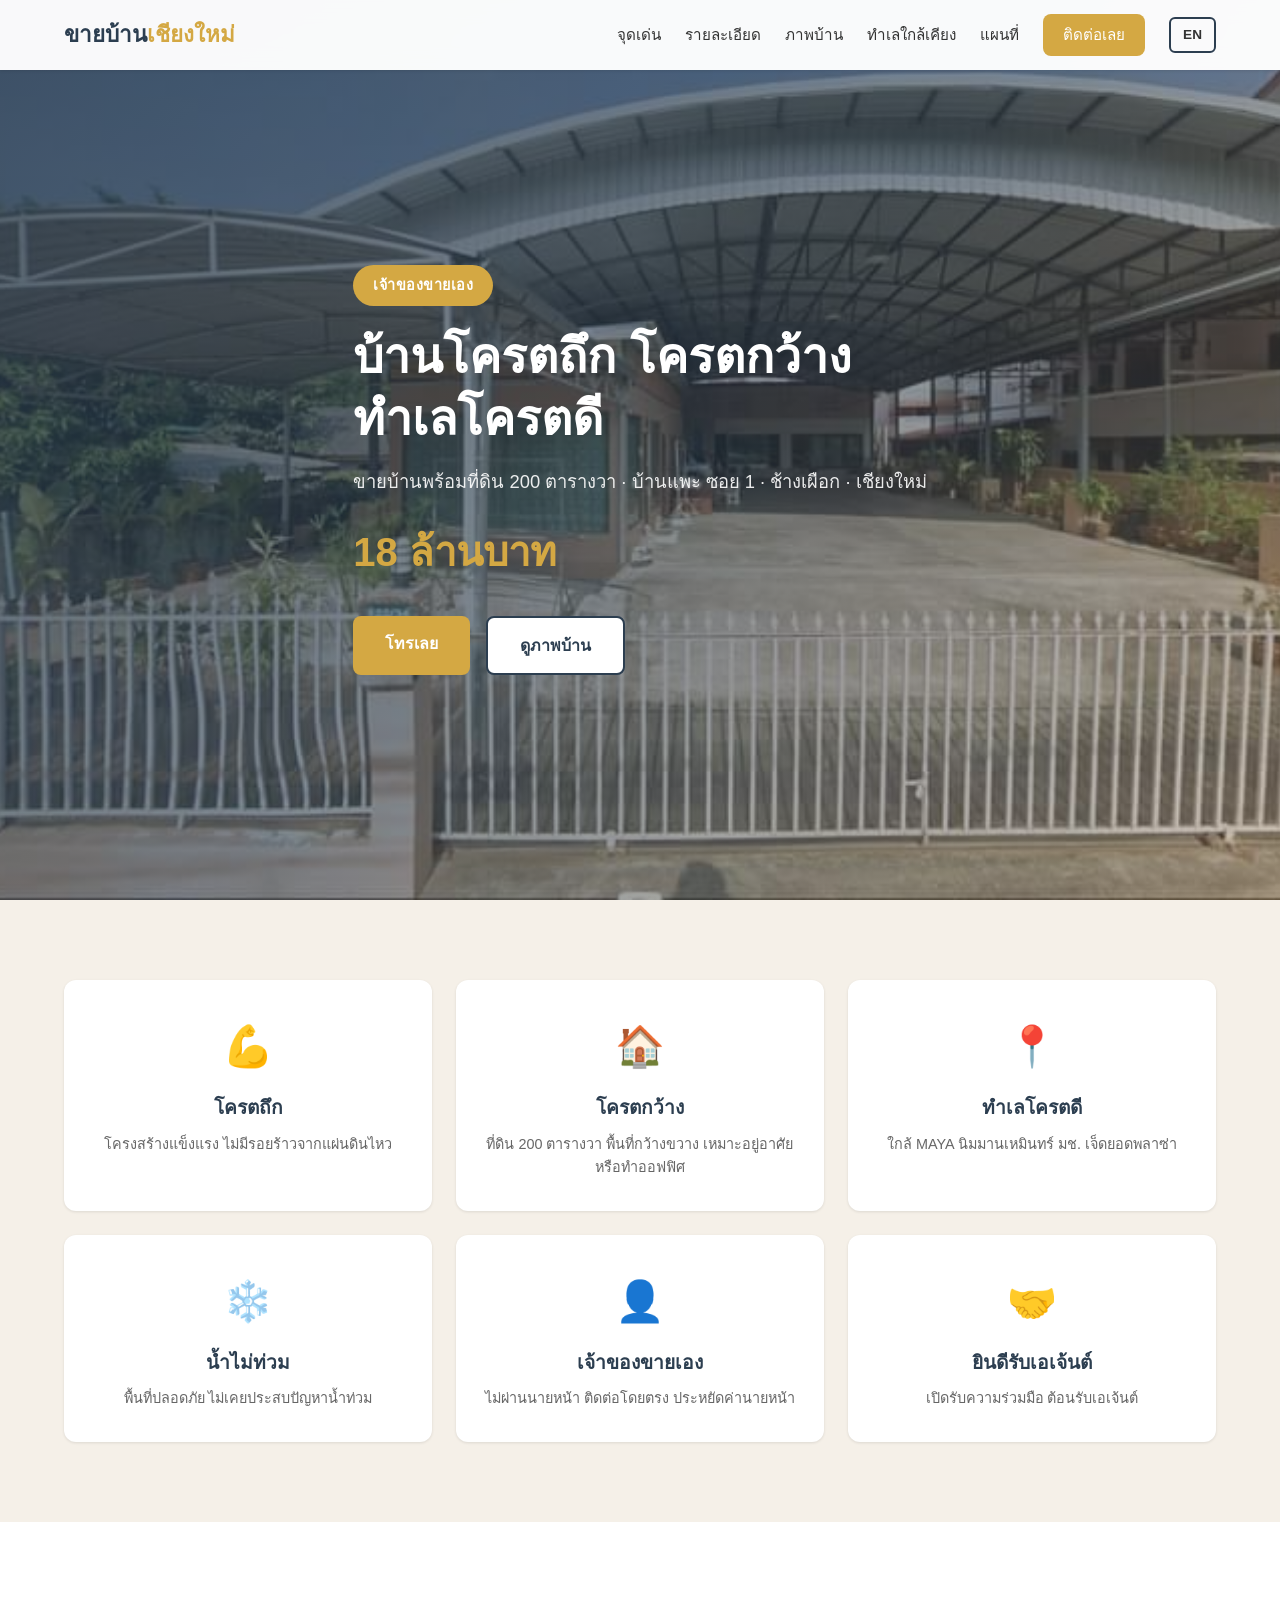
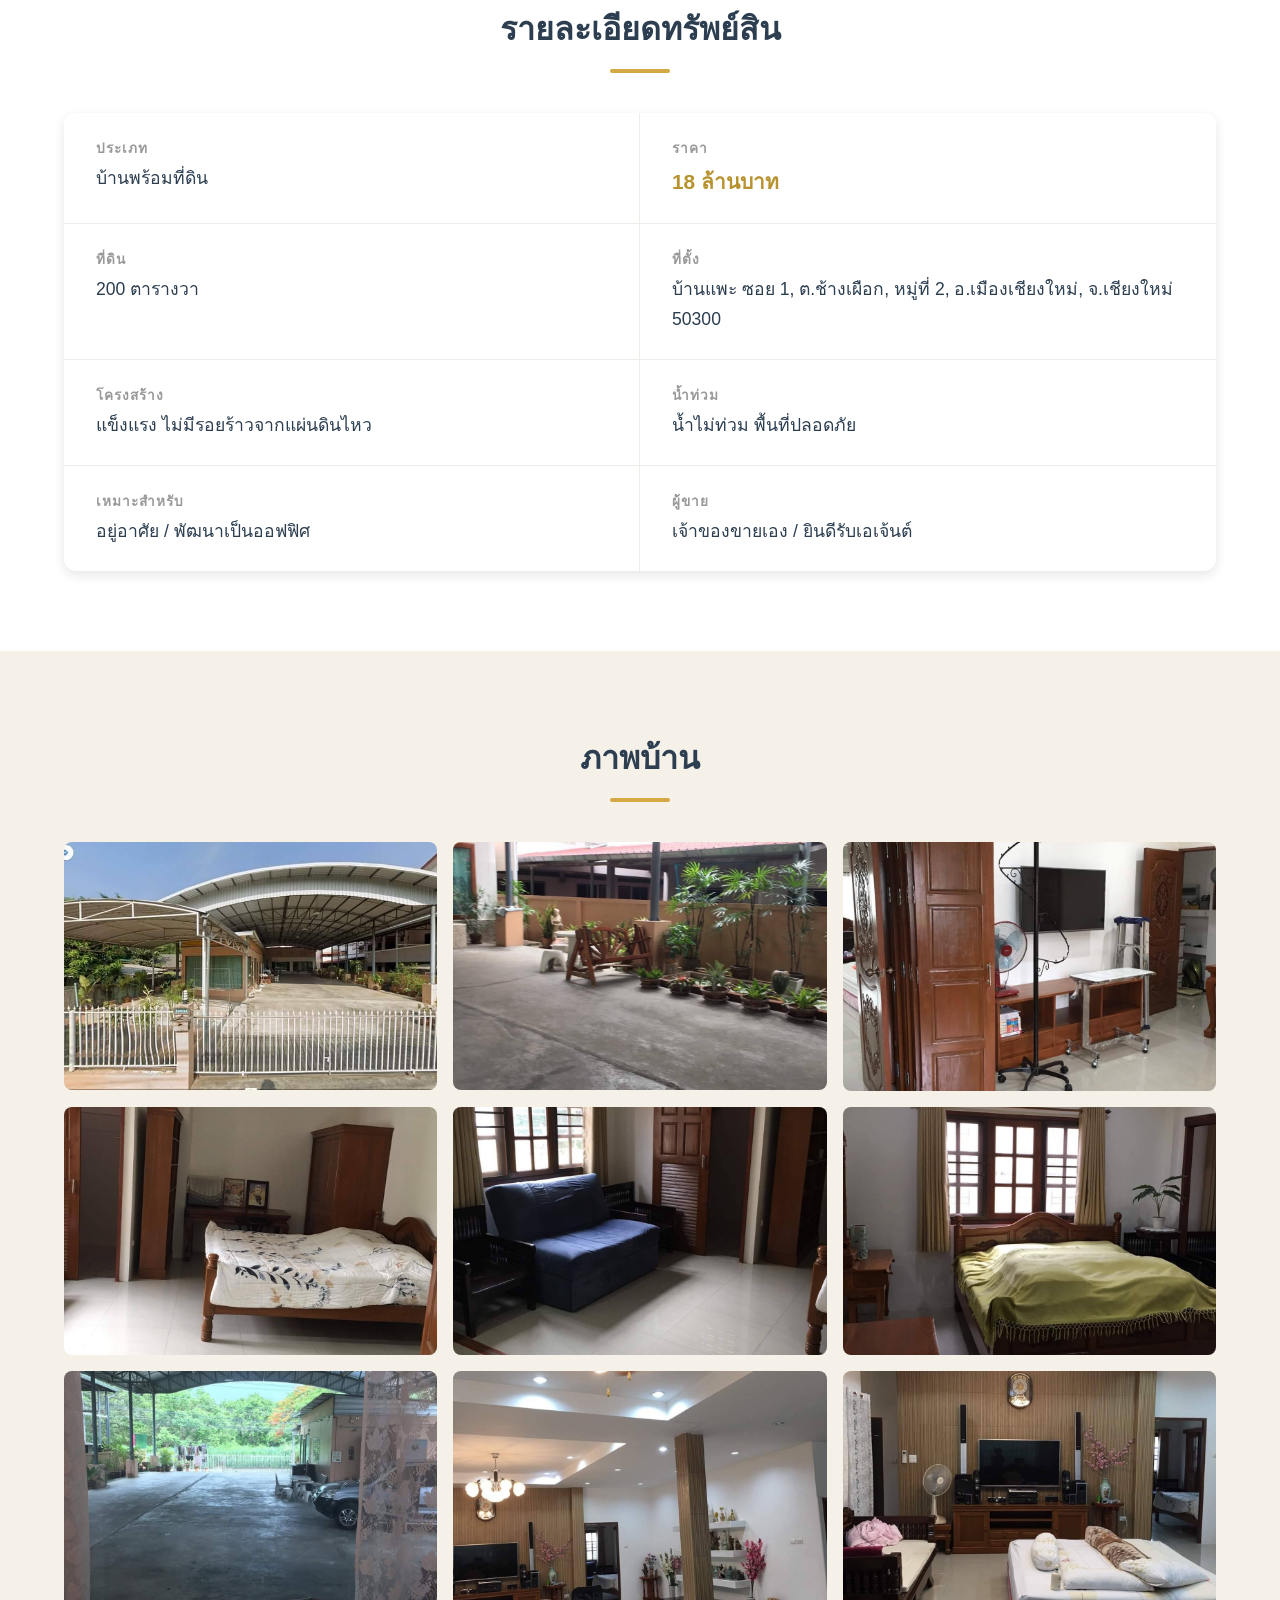
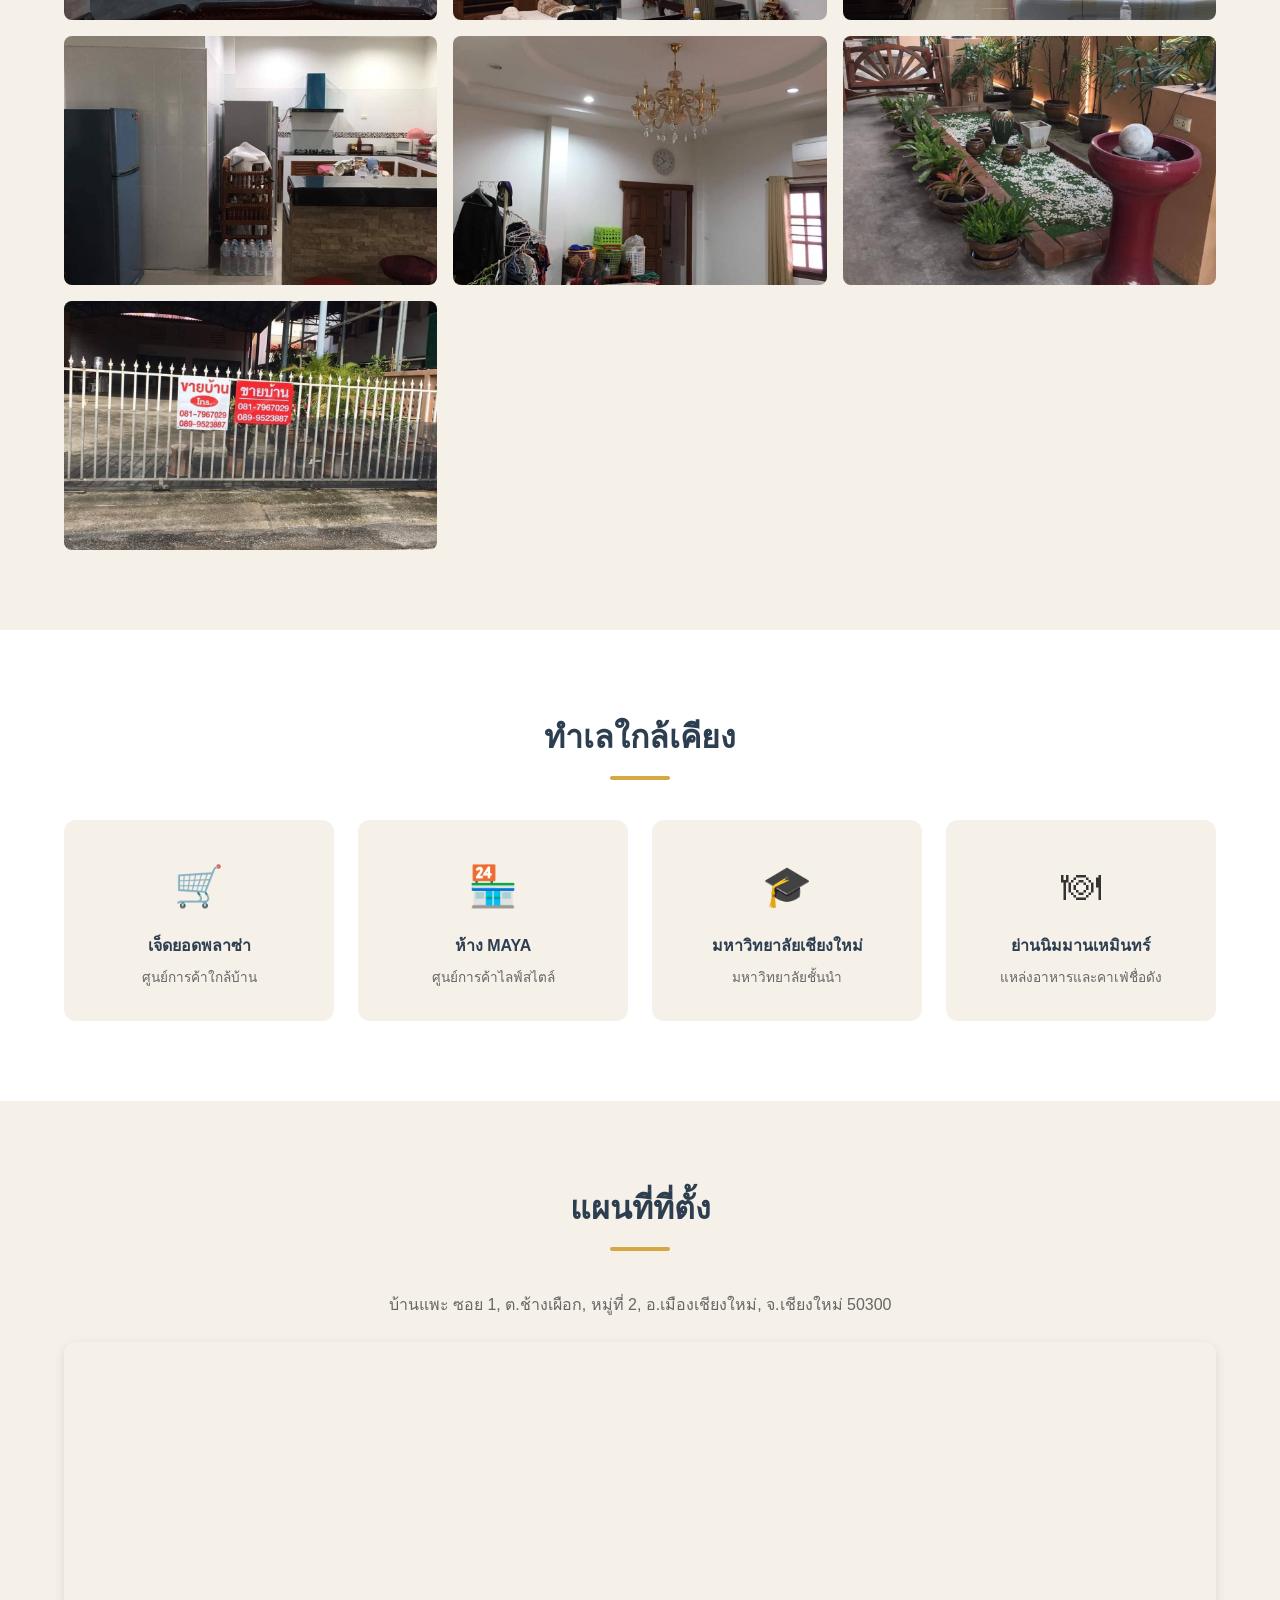
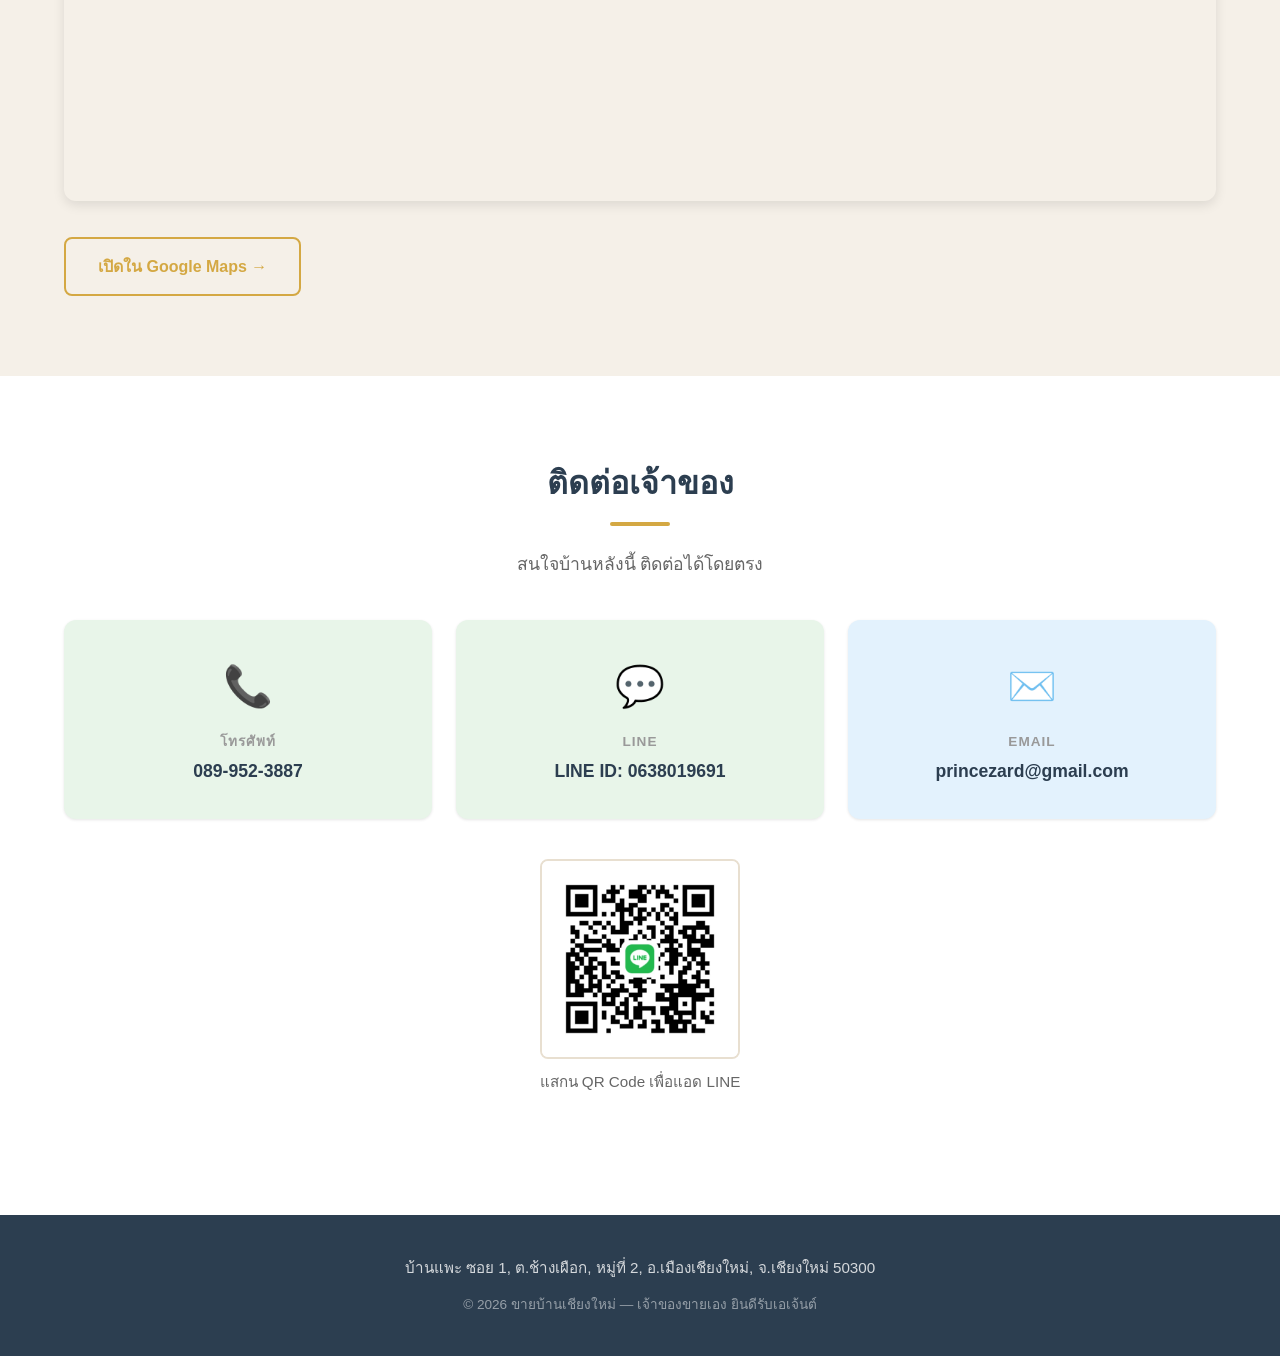
==== index.html @ a58bab3d "Initial commit: SEO-optimized property listing website for Chiang Mai house sale - Bilingual Thai/En" ====
<!DOCTYPE html>
<html lang="th">
<head>
    <meta charset="UTF-8">
    <meta name="viewport" content="width=device-width, initial-scale=1.0">
    <meta http-equiv="Content-Security-Policy" content="default-src 'self'; script-src 'self'; style-src 'self' 'unsafe-inline' https://fonts.googleapis.com; font-src https://fonts.gstatic.com; img-src 'self' data:; connect-src 'self'; frame-src https://www.google.com/maps/; frame-ancestors 'none'; base-uri 'self'; form-action 'none';">
    <meta name="referrer" content="strict-origin-when-cross-origin">
    <title>ขายบ้านเชียงใหม่ บ้านแพะ 200ตร.ว. 18ล้าน บ้านโครตถึก ทำเลดี เจ้าของขายเอง</title>
    <meta name="description" content="ขายบ้านพร้อมที่ดิน 200 ตารางวา ราคา 18 ล้านบาท บ้านแพะ ซอย 1 ช้างเผือก เชียงใหม่ โครตถึก กว้าง ทำเลดี น้ำไม่ท่วม ไม่มีรอยร้าว เจ้าขอยขายเอง ยินดีรับเอเจ้นต์ ใกล้ MAYA นิมมานเหมินทร์ มช.">
    <meta name="keywords" content="ขายบ้านเชียงใหม่, บ้านแพะ, บ้านเชียงใหม่, ขายบ้านพร้อมที่ดิน, บ้านช้างเผือก, ที่ดินเชียงใหม่, บ้านโครตถึก, บ้านทำเลดี">
    <meta name="author" content="คุณณิชกมล">
    <meta name="robots" content="index, follow">
    <link rel="canonical" href="https://princezard.github.io/chiang-mai-house-for-sale/">
    <link rel="alternate" hreflang="th" href="https://princezard.github.io/chiang-mai-house-for-sale/">
    <link rel="alternate" hreflang="en" href="https://princezard.github.io/chiang-mai-house-for-sale/en/">
    <link rel="alternate" hreflang="x-default" href="https://princezard.github.io/chiang-mai-house-for-sale/">

    <meta property="og:title" content="ขายบ้านเชียงใหม่ บ้านแพะ 200ตร.ว. 18ล้าน ทำเลดี เจ้าของขายเอง">
    <meta property="og:description" content="ขายบ้านพร้อมที่ดิน 200 ตารางวา ราคา 18 ล้านบาท บ้านแพะ ซอย 1 ช้างเผือก เชียงใหม่ โครตถึก กว้าง ทำเลดี น้ำไม่ท่วม เจ้าของขายเอง ยินดีรับเอเจ้นต์">
    <meta property="og:type" content="website">
    <meta property="og:url" content="https://princezard.github.io/chiang-mai-house-for-sale/">
    <meta property="og:image" content="https://princezard.github.io/chiang-mai-house-for-sale/images/photo-01.jpg">
    <meta property="og:locale" content="th_TH">
    <meta property="og:site_name" content="ขายบ้านเชียงใหม่">

    <meta name="twitter:card" content="summary_large_image">
    <meta name="twitter:title" content="ขายบ้านเชียงใหม่ บ้านแพะ 200ตร.ว. 18ล้าน ทำเลดี">
    <meta name="twitter:description" content="ขายบ้านพร้อมที่ดิน 200 ตารางวา บ้านแพะ ซอย 1 ช้างเผือก เชียงใหม่ 18 ล้านบาท">
    <meta name="twitter:image" content="https://princezard.github.io/chiang-mai-house-for-sale/images/photo-01.jpg">

    <link rel="preconnect" href="https://fonts.googleapis.com">
    <link rel="preconnect" href="https://fonts.gstatic.com" crossorigin>
    <link href="https://fonts.googleapis.com/css2?family=Noto+Sans+Thai:wght@300;400;500;600;700&family=Sarabun:wght@400;600;700&display=swap" rel="stylesheet">
    <link rel="stylesheet" href="css/style.css">

    <script type="application/ld+json">
    {
        "@context": "https://schema.org",
        "@type": "RealEstateListing",
        "name": "ขายบ้านเชียงใหม่ บ้านแพะ 200ตร.ว. 18ล้าน บ้านโครตถึก ทำเลดี",
        "description": "ขายบ้านพร้อมที่ดิน 200 ตารางวา ราคา 18 ล้านบาท บ้านแพะ ซอย 1 ช้างเผือก เชียงใหม่ โครตถึก กว้าง ทำเลดี น้ำไม่ท่วม ไม่มีรอยร้าวจากแผ่นดินไหว เจ้าของขายเอง ยินดีรับเอเจ้นต์",
        "url": "https://princezard.github.io/chiang-mai-house-for-sale/",
        "datePosted": "2026-04-25",
        "offers": {
            "@type": "Offer",
            "price": "18000000",
            "priceCurrency": "THB",
            "availability": "https://schema.org/InStock"
        },
        "address": {
            "@type": "PostalAddress",
            "streetAddress": "บ้านแพะ ซอย 1",
            "addressSubregion": "ต.ช้างเผือก",
            "addressRegion": "จ.เชียงใหม่",
            "postalCode": "50300",
            "addressCountry": "TH"
        },
        "geo": {
            "@type": "GeoCoordinates",
            "latitude": "18.8172",
            "longitude": "98.9682"
        },
        "seller": {
            "@type": "Person",
            "name": "คุณณิชกมล",
            "telephone": "+66-89-952-3887"
        },
        "image": [
            "https://princezard.github.io/chiang-mai-house-for-sale/images/photo-01.jpg",
            "https://princezard.github.io/chiang-mai-house-for-sale/images/photo-02.jpg",
            "https://princezard.github.io/chiang-mai-house-for-sale/images/photo-03.jpg"
        ]
    }
    </script>
</head>
<body>
    <nav class="navbar" id="navbar">
        <div class="container nav-container">
            <a href="." class="logo">ขายบ้าน<span class="logo-accent">เชียงใหม่</span></a>
            <div class="nav-links" id="navLinks">
                <a href="#highlights">จุดเด่น</a>
                <a href="#details">รายละเอียด</a>
                <a href="#gallery">ภาพบ้าน</a>
                <a href="#nearby">ทำเลใกล้เคียง</a>
                <a href="#map">แผนที่</a>
                <a href="#contact" class="nav-cta">ติดต่อเลย</a>
                <a href="en/" class="lang-toggle" lang="en">EN</a>
            </div>
            <button class="mobile-menu-btn" aria-label="เปิดเมนู" id="mobileMenuBtn">
                <span></span><span></span><span></span>
            </button>
        </div>
    </nav>

    <section class="hero" id="hero">
        <div class="hero-overlay"></div>
        <img src="images/photo-01.jpg" alt="ขายบ้านเชียงใหม่ บ้านแพะ ซอย 1 ช้างเผือก ทำเลดี บ้านโครตถึก กว้าง" class="hero-bg" id="heroBg">
        <div class="container hero-content">
            <div class="hero-badge">เจ้าของขายเอง</div>
            <h1>บ้านโครตถึก โครตกว้าง<br>ทำเลโครตดี</h1>
            <p class="hero-subtitle">ขายบ้านพร้อมที่ดิน 200 ตารางวา &middot; บ้านแพะ ซอย 1 &middot; ช้างเผือก &middot; เชียงใหม่</p>
            <div class="hero-price">18 ล้านบาท</div>
            <div class="hero-actions">
                <a href="tel:+66899523887" class="btn btn-primary">โทรเลย</a>
                <a href="#gallery" class="btn btn-secondary">ดูภาพบ้าน</a>
            </div>
        </div>
    </section>

    <section class="highlights" id="highlights">
        <div class="container">
            <div class="highlights-grid">
                <div class="highlight-card">
                    <div class="highlight-icon">&#x1F4AA;</div>
                    <h3>โครตถึก</h3>
                    <p>โครงสร้างแข็งแรง ไม่มีรอยร้าวจากแผ่นดินไหว</p>
                </div>
                <div class="highlight-card">
                    <div class="highlight-icon">&#x1F3E0;</div>
                    <h3>โครตกว้าง</h3>
                    <p>ที่ดิน 200 ตารางวา พื้นที่กว้างขวาง เหมาะอยู่อาศัยหรือทำออฟฟิศ</p>
                </div>
                <div class="highlight-card">
                    <div class="highlight-icon">&#x1F4CD;</div>
                    <h3>ทำเลโครตดี</h3>
                    <p>ใกล้ MAYA นิมมานเหมินทร์ มช. เจ็ดยอดพลาซ่า</p>
                </div>
                <div class="highlight-card">
                    <div class="highlight-icon">&#x2744;&#xFE0F;</div>
                    <h3>น้ำไม่ท่วม</h3>
                    <p>พื้นที่ปลอดภัย ไม่เคยประสบปัญหาน้ำท่วม</p>
                </div>
                <div class="highlight-card">
                    <div class="highlight-icon">&#x1F464;</div>
                    <h3>เจ้าของขายเอง</h3>
                    <p>ไม่ผ่านนายหน้า ติดต่อโดยตรง ประหยัดค่านายหน้า</p>
                </div>
                <div class="highlight-card">
                    <div class="highlight-icon">&#x1F91D;</div>
                    <h3>ยินดีรับเอเจ้นต์</h3>
                    <p>เปิดรับความร่วมมือ ต้อนรับเอเจ้นต์</p>
                </div>
            </div>
        </div>
    </section>

    <section class="details" id="details">
        <div class="container">
            <h2 class="section-title">รายละเอียดทรัพย์สิน</h2>
            <div class="details-grid">
                <div class="detail-item">
                    <span class="detail-label">ประเภท</span>
                    <span class="detail-value">บ้านพร้อมที่ดิน</span>
                </div>
                <div class="detail-item">
                    <span class="detail-label">ราคา</span>
                    <span class="detail-value detail-price">18 ล้านบาท</span>
                </div>
                <div class="detail-item">
                    <span class="detail-label">ที่ดิน</span>
                    <span class="detail-value">200 ตารางวา</span>
                </div>
                <div class="detail-item">
                    <span class="detail-label">ที่ตั้ง</span>
                    <span class="detail-value">บ้านแพะ ซอย 1, ต.ช้างเผือก, หมู่ที่ 2, อ.เมืองเชียงใหม่, จ.เชียงใหม่ 50300</span>
                </div>
                <div class="detail-item">
                    <span class="detail-label">โครงสร้าง</span>
                    <span class="detail-value">แข็งแรง ไม่มีรอยร้าวจากแผ่นดินไหว</span>
                </div>
                <div class="detail-item">
                    <span class="detail-label">น้ำท่วม</span>
                    <span class="detail-value">น้ำไม่ท่วม พื้นที่ปลอดภัย</span>
                </div>
                <div class="detail-item">
                    <span class="detail-label">เหมาะสำหรับ</span>
                    <span class="detail-value">อยู่อาศัย / พัฒนาเป็นออฟฟิศ</span>
                </div>
                <div class="detail-item">
                    <span class="detail-label">ผู้ขาย</span>
                    <span class="detail-value">เจ้าของขายเอง / ยินดีรับเอเจ้นต์</span>
                </div>
            </div>
        </div>
    </section>

    <section class="gallery" id="gallery">
        <div class="container">
            <h2 class="section-title">ภาพบ้าน</h2>
            <div class="gallery-grid">
                <div class="gallery-item" data-index="0">
                    <img loading="lazy" src="images/photo-01.jpg" alt="ภาพบ้านขายเชียงใหม่ บ้านแพะ ซอย 1 ภาพที่ 1" width="600" height="400">
                </div>
                <div class="gallery-item" data-index="1">
                    <img loading="lazy" src="images/photo-02.jpg" alt="ภาพบ้านขายเชียงใหม่ บ้านแพะ ซอย 1 ภาพที่ 2" width="600" height="400">
                </div>
                <div class="gallery-item" data-index="2">
                    <img loading="lazy" src="images/photo-03.jpg" alt="ภาพบ้านขายเชียงใหม่ บ้านแพะ ซอย 1 ภาพที่ 3" width="600" height="400">
                </div>
                <div class="gallery-item" data-index="3">
                    <img loading="lazy" src="images/photo-04.jpg" alt="ภาพบ้านขายเชียงใหม่ บ้านแพะ ซอย 1 ภาพที่ 4" width="600" height="400">
                </div>
                <div class="gallery-item" data-index="4">
                    <img loading="lazy" src="images/photo-05.jpg" alt="ภาพบ้านขายเชียงใหม่ บ้านแพะ ซอย 1 ภาพที่ 5" width="600" height="400">
                </div>
                <div class="gallery-item" data-index="5">
                    <img loading="lazy" src="images/photo-06.jpg" alt="ภาพบ้านขายเชียงใหม่ บ้านแพะ ซอย 1 ภาพที่ 6" width="600" height="400">
                </div>
                <div class="gallery-item" data-index="6">
                    <img loading="lazy" src="images/photo-07.jpg" alt="ภาพบ้านขายเชียงใหม่ บ้านแพะ ซอย 1 ภาพที่ 7" width="600" height="400">
                </div>
                <div class="gallery-item" data-index="7">
                    <img loading="lazy" src="images/photo-08.jpg" alt="ภาพบ้านขายเชียงใหม่ บ้านแพะ ซอย 1 ภาพที่ 8" width="600" height="400">
                </div>
                <div class="gallery-item" data-index="8">
                    <img loading="lazy" src="images/photo-09.jpg" alt="ภาพบ้านขายเชียงใหม่ บ้านแพะ ซอย 1 ภาพที่ 9" width="600" height="400">
                </div>
                <div class="gallery-item" data-index="9">
                    <img loading="lazy" src="images/photo-10.jpg" alt="ภาพบ้านขายเชียงใหม่ บ้านแพะ ซอย 1 ภาพที่ 10" width="600" height="400">
                </div>
                <div class="gallery-item" data-index="10">
                    <img loading="lazy" src="images/photo-11.jpg" alt="ภาพบ้านขายเชียงใหม่ บ้านแพะ ซอย 1 ภาพที่ 11" width="600" height="400">
                </div>
                <div class="gallery-item" data-index="11">
                    <img loading="lazy" src="images/photo-12.jpg" alt="ภาพบ้านขายเชียงใหม่ บ้านแพะ ซอย 1 ภาพที่ 12" width="600" height="400">
                </div>
                <div class="gallery-item" data-index="12">
                    <img loading="lazy" src="images/photo-13.jpg" alt="ภาพบ้านขายเชียงใหม่ บ้านแพะ ซอย 1 ภาพที่ 13" width="600" height="400">
                </div>
            </div>
        </div>
    </section>

    <div class="lightbox" id="lightbox" role="dialog" aria-label="ดูภาพขยาย">
        <button class="lightbox-close" id="lightboxClose" aria-label="ปิด">&times;</button>
        <button class="lightbox-prev" id="lightboxPrev" aria-label="ภาพก่อนหน้า">&#10094;</button>
        <button class="lightbox-next" id="lightboxNext" aria-label="ภาพถัดไป">&#10095;</button>
        <img class="lightbox-img" id="lightboxImg" alt="ภาพบ้านขยาย">
        <div class="lightbox-counter" id="lightboxCounter"></div>
    </div>

    <section class="nearby" id="nearby">
        <div class="container">
            <h2 class="section-title">ทำเลใกล้เคียง</h2>
            <div class="nearby-grid">
                <div class="nearby-card">
                    <div class="nearby-icon">&#x1F6D2;</div>
                    <h3>เจ็ดยอดพลาซ่า</h3>
                    <p>ศูนย์การค้าใกล้บ้าน</p>
                </div>
                <div class="nearby-card">
                    <div class="nearby-icon">&#x1F3EA;</div>
                    <h3>ห้าง MAYA</h3>
                    <p>ศูนย์การค้าไลฟ์สไตล์</p>
                </div>
                <div class="nearby-card">
                    <div class="nearby-icon">&#x1F393;</div>
                    <h3>มหาวิทยาลัยเชียงใหม่</h3>
                    <p>มหาวิทยาลัยชั้นนำ</p>
                </div>
                <div class="nearby-card">
                    <div class="nearby-icon">&#x1F37D;</div>
                    <h3>ย่านนิมมานเหมินทร์</h3>
                    <p>แหล่งอาหารและคาเฟ่ชื่อดัง</p>
                </div>
            </div>
        </div>
    </section>

    <section class="map-section" id="map">
        <div class="container">
            <h2 class="section-title">แผนที่ที่ตั้ง</h2>
            <p class="map-address">บ้านแพะ ซอย 1, ต.ช้างเผือก, หมู่ที่ 2, อ.เมืองเชียงใหม่, จ.เชียงใหม่ 50300</p>
            <div class="map-wrapper">
                <iframe sandbox="allow-scripts allow-same-origin allow-popups" src="https://www.google.com/maps/embed?pb=!1m18!1m12!1m3!1d3767.5!2d98.9682!3d18.8172!2m3!1f0!2f0!3f0!3m2!1i1024!2i768!4f13.1!3m3!1m2!1s0x0%3A0x0!2zMTjCsDQ5JzAxLjkiNiA5OMKwNTgnMDUuNSJF!5e0!3m2!1sth!2sth!4v1" width="100%" height="450" style="border:0;" loading="lazy" referrerpolicy="no-referrer-when-downgrade" title="แผนที่ที่ตั้งบ้านแพะ ซอย 1 ช้างเผือก เชียงใหม่"></iframe>
            </div>
            <a href="https://maps.app.goo.gl/SoQo6MZnUF248gLDA" target="_blank" rel="noopener noreferrer" class="btn btn-outline map-directions">เปิดใน Google Maps &#x2192;</a>
        </div>
    </section>

    <section class="contact" id="contact">
        <div class="container">
            <h2 class="section-title">ติดต่อเจ้าของ</h2>
            <p class="contact-subtitle">สนใจบ้านหลังนี้ ติดต่อได้โดยตรง</p>
            <div class="contact-grid">
                <a href="tel:+66899523887" class="contact-card contact-phone">
                    <div class="contact-icon">&#x1F4DE;</div>
                    <span class="contact-label">โทรศัพท์</span>
                    <span class="contact-value">089-952-3887</span>
                </a>
                <a href="#line-qr" class="contact-card contact-line">
                    <div class="contact-icon">&#x1F4AC;</div>
                    <span class="contact-label">LINE</span>
                    <span class="contact-value">LINE ID: 0638019691</span>
                </a>
                <a href="#" data-email class="contact-card contact-email">
                    <div class="contact-icon">&#x2709;&#xFE0F;</div>
                    <span class="contact-label">Email</span>
                    <span class="contact-value">&#112;&#114;&#105;&#110;&#99;&#101;&#122;&#97;&#114;&#100;&#64;&#103;&#109;&#97;&#105;&#108;&#46;&#99;&#111;&#109;</span>
                </a>
            </div>
            <div class="line-qr-section" id="line-qr">
                <img src="images/line-qr.png" alt="LINE QR Code คุณณิชกมล" class="line-qr-img">
                <p class="line-qr-text">แสกน QR Code เพื่อแอด LINE</p>
            </div>
            
        </div>
    </section>

    <footer class="footer">
        <div class="container">
            <address class="footer-address">
                บ้านแพะ ซอย 1, ต.ช้างเผือก, หมู่ที่ 2, อ.เมืองเชียงใหม่, จ.เชียงใหม่ 50300
            </address>
            <p class="footer-copy">&copy; 2026 ขายบ้านเชียงใหม่ &mdash; เจ้าของขายเอง ยินดีรับเอเจ้นต์</p>
        </div>
    </footer>

    <script src="js/main.js"></script>
</body>
</html>
---- css/style.css ----
*, *::before, *::after {
    margin: 0;
    padding: 0;
    box-sizing: border-box;
}

:root {
    --color-primary: #2C3E50;
    --color-accent: #D4A843;
    --color-accent-hover: #b8922e;
    --color-accent-light: #f5ecd0;
    --color-cream: #F5F0E8;
    --color-cream-dark: #e8dfd0;
    --color-brown: #8B7355;
    --color-brown-dark: #5e4b32;
    --color-white: #ffffff;
    --color-text: #333333;
    --color-text-light: #666666;
    --color-text-muted: #999999;
    --color-green: #27ae60;
    --color-green-hover: #219a52;
    --font-thai: 'Noto Sans Thai', 'Sarabun', sans-serif;
    --font-en: 'Inter', sans-serif;
    --font-heading: var(--font-thai);
    --font-body: var(--font-thai);
    --shadow-sm: 0 1px 3px rgba(0,0,0,0.1);
    --shadow-md: 0 4px 12px rgba(0,0,0,0.1);
    --shadow-lg: 0 8px 30px rgba(0,0,0,0.15);
    --radius: 12px;
    --radius-sm: 8px;
    --transition: 0.3s ease;
}

.lang-en {
    --font-heading: var(--font-en);
    --font-body: var(--font-en);
}

html {
    scroll-behavior: smooth;
    font-size: 16px;
}

body {
    font-family: var(--font-body);
    color: var(--color-text);
    background-color: var(--color-white);
    line-height: 1.7;
    -webkit-font-smoothing: antialiased;
}

.container {
    max-width: 1200px;
    margin: 0 auto;
    padding: 0 24px;
}

.section-title {
    font-size: 2rem;
    font-weight: 700;
    text-align: center;
    margin-bottom: 2.5rem;
    color: var(--color-primary);
    position: relative;
}

.section-title::after {
    content: '';
    display: block;
    width: 60px;
    height: 4px;
    background: var(--color-accent);
    border-radius: 2px;
    margin: 12px auto 0;
}

.btn {
    display: inline-block;
    padding: 14px 32px;
    border-radius: var(--radius-sm);
    font-size: 1rem;
    font-weight: 600;
    text-decoration: none;
    transition: all var(--transition);
    cursor: pointer;
    border: none;
    font-family: var(--font-body);
}

.btn-primary {
    background: var(--color-accent);
    color: var(--color-white);
}

.btn-primary:hover {
    background: var(--color-accent-hover);
    transform: translateY(-2px);
    box-shadow: var(--shadow-md);
}

.btn-secondary {
    background: var(--color-white);
    color: var(--color-primary);
    border: 2px solid var(--color-primary);
}

.btn-secondary:hover {
    background: var(--color-primary);
    color: var(--color-white);
}

.btn-outline {
    background: transparent;
    color: var(--color-accent);
    border: 2px solid var(--color-accent);
}

.btn-outline:hover {
    background: var(--color-accent);
    color: var(--color-white);
}

.btn-large {
    padding: 18px 40px;
    font-size: 1.1rem;
}

.navbar {
    position: fixed;
    top: 0;
    left: 0;
    right: 0;
    z-index: 1000;
    background: rgba(255,255,255,0.97);
    backdrop-filter: blur(10px);
    box-shadow: var(--shadow-sm);
    transition: all var(--transition);
}

.navbar.scrolled {
    box-shadow: var(--shadow-md);
}

.nav-container {
    display: flex;
    align-items: center;
    justify-content: space-between;
    height: 70px;
}

.logo {
    font-size: 1.4rem;
    font-weight: 700;
    color: var(--color-primary);
    text-decoration: none;
}

.logo-accent {
    color: var(--color-accent);
}

.nav-links {
    display: flex;
    align-items: center;
    gap: 24px;
}

.nav-links a {
    text-decoration: none;
    color: var(--color-text);
    font-weight: 500;
    font-size: 0.95rem;
    transition: color var(--transition);
}

.nav-links a:hover {
    color: var(--color-accent);
}

.nav-cta {
    background: var(--color-accent) !important;
    color: var(--color-white) !important;
    padding: 8px 20px !important;
    border-radius: var(--radius-sm) !important;
}

.nav-cta:hover {
    background: var(--color-accent-hover) !important;
}

.lang-toggle {
    font-weight: 700 !important;
    font-size: 0.85rem !important;
    border: 2px solid var(--color-primary) !important;
    border-radius: 6px !important;
    padding: 4px 12px !important;
    transition: all var(--transition) !important;
}

.lang-toggle:hover {
    background: var(--color-primary) !important;
    color: var(--color-white) !important;
}

.mobile-menu-btn {
    display: none;
    flex-direction: column;
    gap: 5px;
    background: none;
    border: none;
    cursor: pointer;
    padding: 8px;
}

.mobile-menu-btn span {
    display: block;
    width: 24px;
    height: 2.5px;
    background: var(--color-primary);
    border-radius: 2px;
    transition: all var(--transition);
}

.hero {
    position: relative;
    min-height: 100vh;
    display: flex;
    align-items: center;
    overflow: hidden;
}

.hero-bg {
    position: absolute;
    top: 0;
    left: 0;
    width: 100%;
    height: 100%;
    object-fit: cover;
    object-position: center;
}

.hero-overlay {
    position: absolute;
    top: 0;
    left: 0;
    width: 100%;
    height: 100%;
    background: linear-gradient(135deg, rgba(44,62,80,0.85) 0%, rgba(44,62,80,0.6) 50%, rgba(139,115,85,0.4) 100%);
    z-index: 1;
}

.hero-content {
    position: relative;
    z-index: 2;
    color: var(--color-white);
    padding-top: 100px;
    padding-bottom: 60px;
}

.hero-badge {
    display: inline-block;
    background: var(--color-accent);
    color: var(--color-white);
    padding: 8px 20px;
    border-radius: 50px;
    font-weight: 600;
    font-size: 0.9rem;
    margin-bottom: 20px;
    letter-spacing: 0.5px;
}

.hero h1 {
    font-size: 3rem;
    font-weight: 700;
    line-height: 1.3;
    margin-bottom: 16px;
}

.hero-subtitle {
    font-size: 1.15rem;
    opacity: 0.9;
    margin-bottom: 20px;
}

.hero-price {
    font-size: 2.5rem;
    font-weight: 700;
    color: var(--color-accent);
    margin-bottom: 30px;
}

.hero-actions {
    display: flex;
    gap: 16px;
    flex-wrap: wrap;
}

.highlights {
    padding: 80px 0;
    background: var(--color-cream);
}

.highlights-grid {
    display: grid;
    grid-template-columns: repeat(3, 1fr);
    gap: 24px;
}

.highlight-card {
    background: var(--color-white);
    padding: 32px 24px;
    border-radius: var(--radius);
    text-align: center;
    box-shadow: var(--shadow-sm);
    transition: all var(--transition);
}

.highlight-card:hover {
    transform: translateY(-4px);
    box-shadow: var(--shadow-md);
}

.highlight-icon {
    font-size: 2.5rem;
    margin-bottom: 12px;
}

.highlight-card h3 {
    font-size: 1.2rem;
    font-weight: 600;
    color: var(--color-primary);
    margin-bottom: 8px;
}

.highlight-card p {
    font-size: 0.9rem;
    color: var(--color-text-light);
    line-height: 1.6;
}

.details {
    padding: 80px 0;
}

.details-grid {
    display: grid;
    grid-template-columns: repeat(2, 1fr);
    gap: 0;
    background: var(--color-white);
    border-radius: var(--radius);
    overflow: hidden;
    box-shadow: var(--shadow-md);
}

.detail-item {
    display: flex;
    flex-direction: column;
    padding: 24px 32px;
    border-bottom: 1px solid #f0ede8;
}

.detail-item:nth-child(odd) {
    border-right: 1px solid #f0ede8;
}

.detail-item:nth-last-child(-n+2) {
    border-bottom: none;
}

.detail-label {
    font-size: 0.85rem;
    font-weight: 600;
    color: var(--color-text-muted);
    text-transform: uppercase;
    letter-spacing: 1px;
    margin-bottom: 4px;
}

.detail-value {
    font-size: 1.1rem;
    font-weight: 500;
    color: var(--color-primary);
}

.detail-price {
    color: var(--color-accent-hover);
    font-size: 1.3rem;
    font-weight: 700;
}

.gallery {
    padding: 80px 0;
    background: var(--color-cream);
}

.gallery-grid {
    display: grid;
    grid-template-columns: repeat(3, 1fr);
    gap: 16px;
}

.gallery-item {
    position: relative;
    overflow: hidden;
    border-radius: var(--radius-sm);
    cursor: pointer;
    aspect-ratio: 3/2;
    background: var(--color-cream-dark);
}

.gallery-item img {
    width: 100%;
    height: 100%;
    object-fit: cover;
    transition: transform var(--transition);
}

.gallery-item:hover img {
    transform: scale(1.05);
}

.gallery-item::after {
    content: '\1F50D';
    position: absolute;
    inset: 0;
    display: flex;
    align-items: center;
    justify-content: center;
    background: rgba(44,62,80,0.4);
    color: white;
    font-size: 1.5rem;
    opacity: 0;
    transition: opacity var(--transition);
}

.gallery-item:hover::after {
    opacity: 1;
}

.lightbox {
    display: none;
    position: fixed;
    inset: 0;
    z-index: 9999;
    background: rgba(0,0,0,0.95);
    align-items: center;
    justify-content: center;
}

.lightbox.active {
    display: flex;
}

.lightbox-img {
    max-width: 90vw;
    max-height: 85vh;
    object-fit: contain;
    border-radius: 4px;
}

.lightbox-close,
.lightbox-prev,
.lightbox-next {
    position: absolute;
    background: rgba(255,255,255,0.15);
    color: white;
    border: none;
    font-size: 2rem;
    padding: 16px;
    cursor: pointer;
    border-radius: 50%;
    transition: background var(--transition);
}

.lightbox-close:hover,
.lightbox-prev:hover,
.lightbox-next:hover {
    background: rgba(255,255,255,0.3);
}

.lightbox-close {
    top: 20px;
    right: 20px;
    width: 48px;
    height: 48px;
    display: flex;
    align-items: center;
    justify-content: center;
    border-radius: 50%;
}

.lightbox-prev {
    left: 20px;
    top: 50%;
    transform: translateY(-50%);
}

.lightbox-next {
    right: 20px;
    top: 50%;
    transform: translateY(-50%);
}

.lightbox-counter {
    position: absolute;
    bottom: 20px;
    left: 50%;
    transform: translateX(-50%);
    color: white;
    font-size: 1rem;
    background: rgba(0,0,0,0.5);
    padding: 6px 16px;
    border-radius: 20px;
}

.nearby {
    padding: 80px 0;
}

.nearby-grid {
    display: grid;
    grid-template-columns: repeat(4, 1fr);
    gap: 24px;
}

.nearby-card {
    background: var(--color-cream);
    padding: 32px 20px;
    border-radius: var(--radius);
    text-align: center;
    transition: all var(--transition);
}

.nearby-card:hover {
    background: var(--color-accent-light);
    transform: translateY(-2px);
}

.nearby-icon {
    font-size: 2.5rem;
    margin-bottom: 12px;
}

.nearby-card h3 {
    font-size: 1rem;
    font-weight: 600;
    color: var(--color-primary);
    margin-bottom: 6px;
}

.nearby-card p {
    font-size: 0.85rem;
    color: var(--color-text-light);
}

.map-section {
    padding: 80px 0;
    background: var(--color-cream);
}

.map-address {
    text-align: center;
    font-size: 1rem;
    color: var(--color-text-light);
    margin-bottom: 24px;
}

.map-wrapper {
    border-radius: var(--radius);
    overflow: hidden;
    box-shadow: var(--shadow-md);
    margin-bottom: 20px;
}

.map-directions {
    display: inline-block;
    margin-top: 16px;
}

.contact {
    padding: 80px 0;
}

.contact-subtitle {
    text-align: center;
    color: var(--color-text-light);
    font-size: 1.1rem;
    margin-bottom: 40px;
    margin-top: -16px;
}

.contact-grid {
    display: grid;
    grid-template-columns: repeat(3, 1fr);
    gap: 24px;
    margin-bottom: 40px;
}

.contact-card {
    display: flex;
    flex-direction: column;
    align-items: center;
    padding: 32px 24px;
    border-radius: var(--radius);
    text-decoration: none;
    color: var(--color-text);
    transition: all var(--transition);
    box-shadow: var(--shadow-sm);
}

.contact-card:hover {
    transform: translateY(-4px);
    box-shadow: var(--shadow-md);
}

.contact-phone {
    background: #e8f5e9;
}

.contact-phone:hover {
    background: #c8e6c9;
}

.contact-line {
    background: #e8f5e9;
}

.contact-line:hover {
    background: #c8e6c9;
}

.contact-email {
    background: #e3f2fd;
}

.contact-email:hover {
    background: #bbdefb;
}

.contact-icon {
    font-size: 2.5rem;
    margin-bottom: 10px;
}

.contact-label {
    font-size: 0.85rem;
    font-weight: 600;
    color: var(--color-text-muted);
    text-transform: uppercase;
    letter-spacing: 1px;
    margin-bottom: 4px;
}

.contact-value {
    font-size: 1.1rem;
    font-weight: 600;
    color: var(--color-primary);
}

.line-qr-section {
    display: flex;
    flex-direction: column;
    align-items: center;
    margin-bottom: 40px;
}

.line-qr-img {
    width: 200px;
    height: 200px;
    object-fit: contain;
    border-radius: var(--radius-sm);
    border: 2px solid var(--color-cream-dark);
}

.line-qr-text {
    margin-top: 10px;
    font-size: 0.95rem;
    color: var(--color-text-light);
}

.contact-cta {
    display: flex;
    justify-content: center;
    gap: 16px;
    flex-wrap: wrap;
}

.footer {
    background: var(--color-primary);
    color: rgba(255,255,255,0.8);
    padding: 40px 0;
    text-align: center;
}

.footer-address {
    font-style: normal;
    font-size: 0.95rem;
    margin-bottom: 12px;
}

.footer-copy {
    font-size: 0.85rem;
    color: rgba(255,255,255,0.5);
}

@media (max-width: 1024px) {
    .highlights-grid {
        grid-template-columns: repeat(2, 1fr);
    }
    .nearby-grid {
        grid-template-columns: repeat(2, 1fr);
    }
    .gallery-grid {
        grid-template-columns: repeat(2, 1fr);
    }
}

@media (max-width: 768px) {
    html {
        font-size: 15px;
    }

    .nav-links {
        position: fixed;
        top: 0;
        right: -100%;
        width: 280px;
        height: 100vh;
        background: var(--color-white);
        flex-direction: column;
        justify-content: center;
        align-items: center;
        gap: 24px;
        transition: right var(--transition);
        box-shadow: var(--shadow-lg);
        z-index: 1001;
    }

    .nav-links.open {
        right: 0;
    }

    .mobile-menu-btn {
        display: flex;
        z-index: 1002;
    }

    .mobile-menu-btn.active span:nth-child(1) {
        transform: rotate(45deg) translate(5px, 5px);
    }

    .mobile-menu-btn.active span:nth-child(2) {
        opacity: 0;
    }

    .mobile-menu-btn.active span:nth-child(3) {
        transform: rotate(-45deg) translate(5px, -5px);
    }

    .hero h1 {
        font-size: 2rem;
    }

    .hero-price {
        font-size: 2rem;
    }

    .hero-actions {
        flex-direction: column;
    }

    .hero-actions .btn {
        text-align: center;
    }

    .highlights-grid {
        grid-template-columns: 1fr;
    }

    .details-grid {
        grid-template-columns: 1fr;
    }

    .detail-item:nth-child(odd) {
        border-right: none;
    }

    .gallery-grid {
        grid-template-columns: 1fr;
    }

    .nearby-grid {
        grid-template-columns: 1fr 1fr;
    }

    .contact-grid {
        grid-template-columns: 1fr;
    }

    .section-title {
        font-size: 1.5rem;
    }
}

@media (max-width: 480px) {
    .nearby-grid {
        grid-template-columns: 1fr;
    }

    .hero h1 {
        font-size: 1.7rem;
    }

    .hero-price {
        font-size: 1.7rem;
    }

    .contact-cta {
        flex-direction: column;
        align-items: center;
    }

    .contact-cta .btn {
        width: 100%;
        text-align: center;
    }
}

@media print {
    .navbar, .lightbox, .hero-actions, .contact-cta {
        display: none !important;
    }

    .hero {
        min-height: auto;
        padding: 20px 0;
    }

    body {
        font-size: 12pt;
    }
}
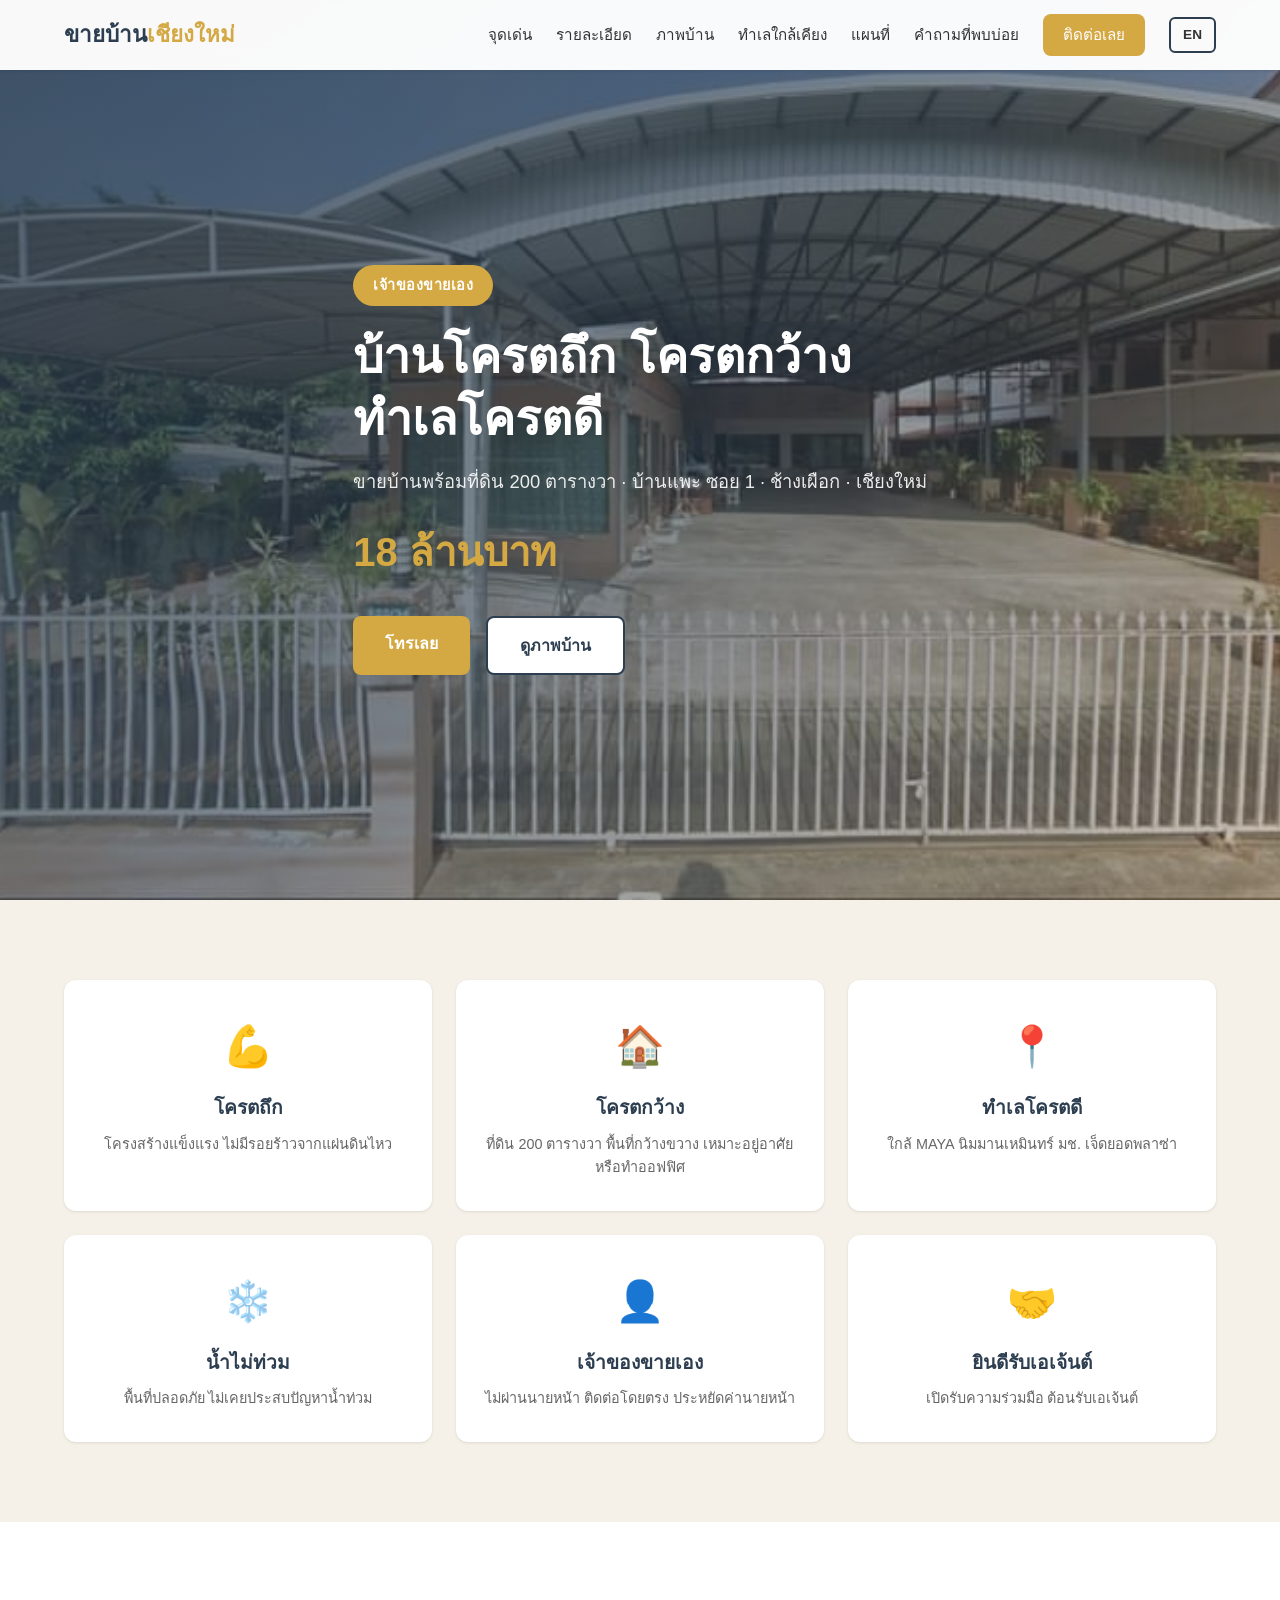
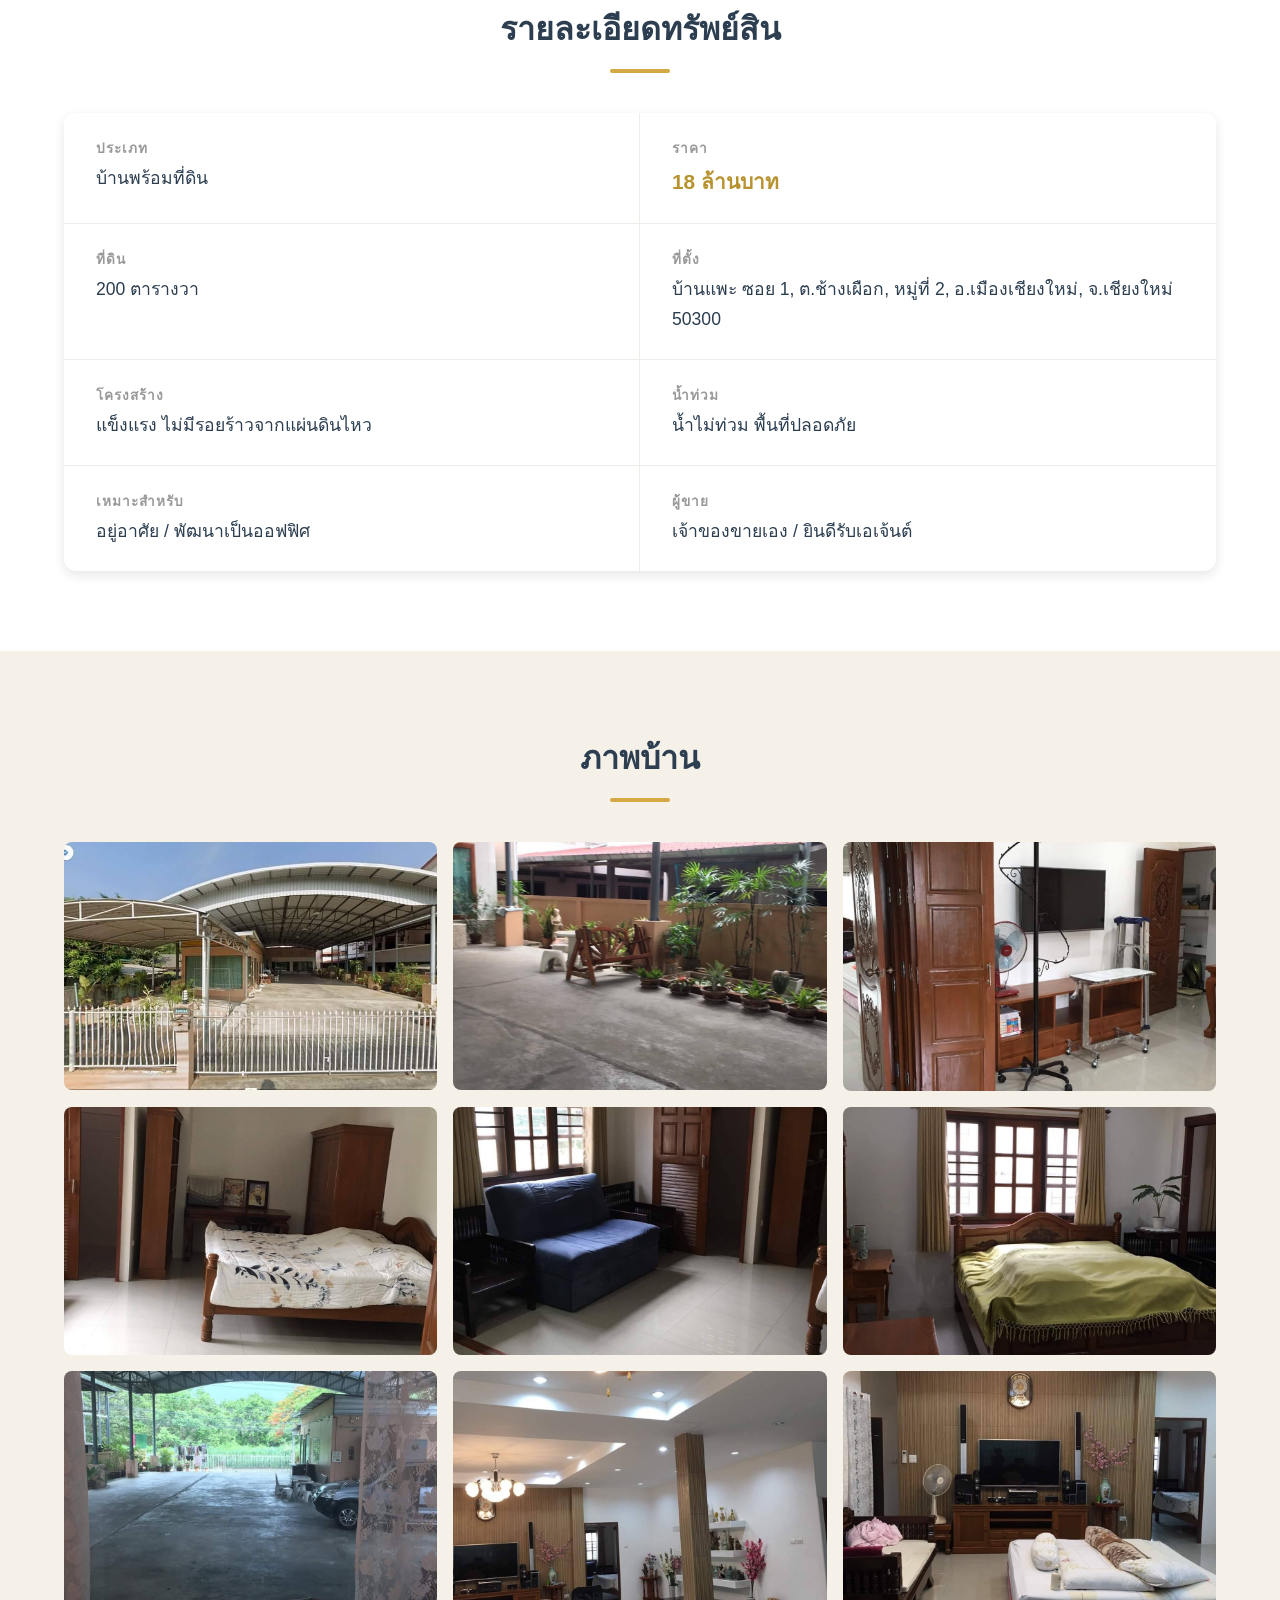
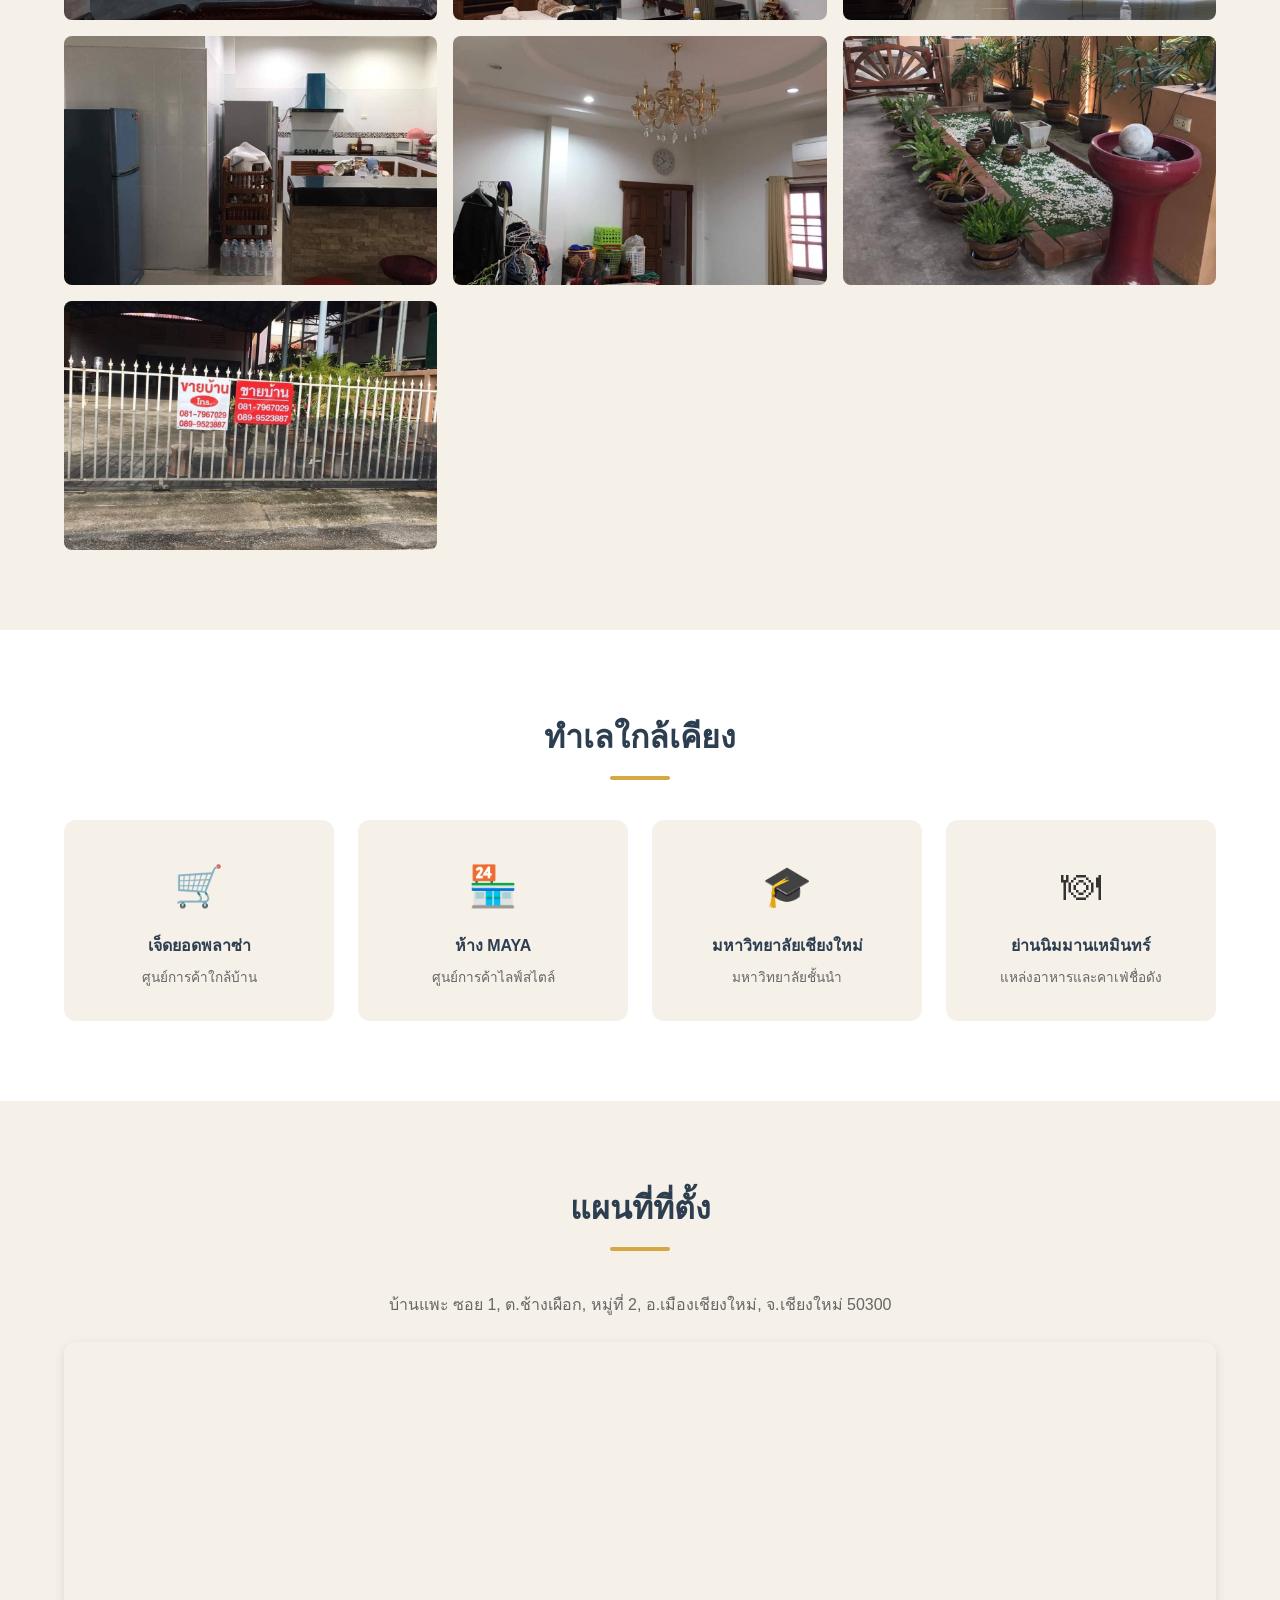
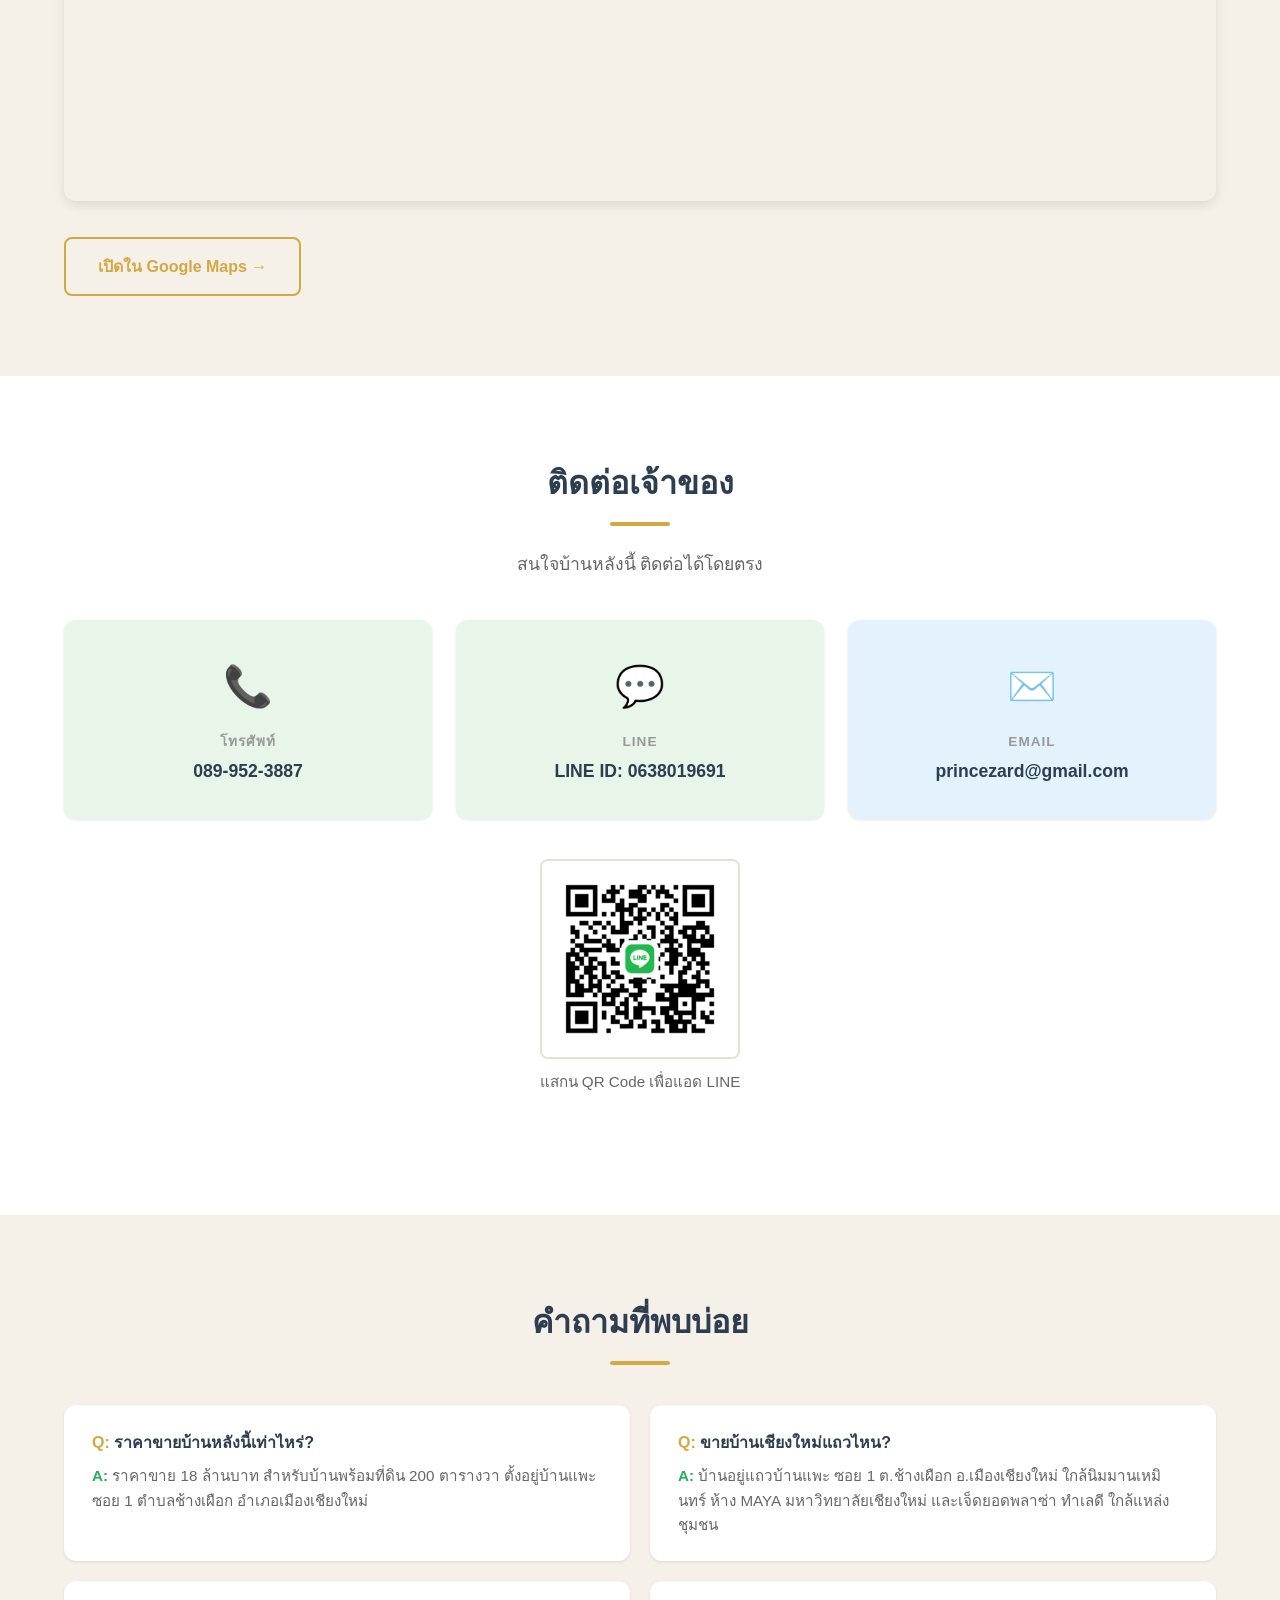
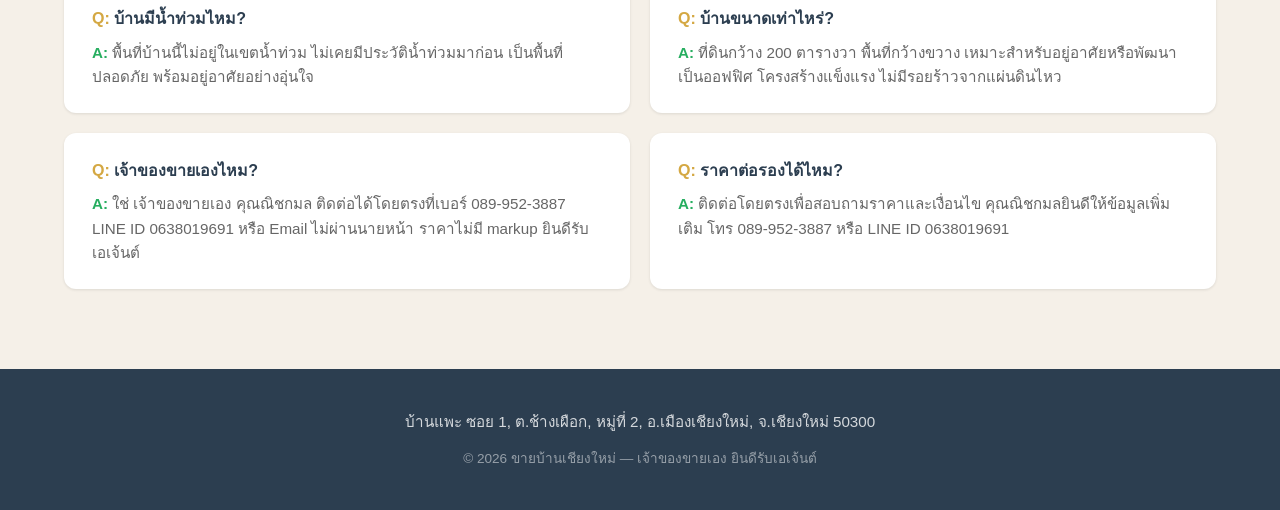
==== commit 57d5c5cd: "Add FAQ section with FAQPage schema, optimize meta titles/keywords for long-tail SEO" ====
--- a/index.html
+++ b/index.html
@@ -3,13 +3,14 @@
 <head>
     <meta charset="UTF-8">
     <meta name="viewport" content="width=device-width, initial-scale=1.0">
-    <meta http-equiv="Content-Security-Policy" content="default-src 'self'; script-src 'self'; style-src 'self' 'unsafe-inline' https://fonts.googleapis.com; font-src https://fonts.gstatic.com; img-src 'self' data:; connect-src 'self'; frame-src https://www.google.com/maps/; frame-ancestors 'none'; base-uri 'self'; form-action 'none';">
+    <meta http-equiv="Content-Security-Policy" content="default-src 'self'; script-src 'self'; style-src 'self' 'unsafe-inline' https://fonts.googleapis.com; font-src https://fonts.gstatic.com; img-src 'self' data:; connect-src 'self'; frame-src https://www.google.com/maps/ https://maps.google.com/; frame-ancestors 'none'; base-uri 'self'; form-action 'none';">
     <meta name="referrer" content="strict-origin-when-cross-origin">
-    <title>ขายบ้านเชียงใหม่ บ้านแพะ 200ตร.ว. 18ล้าน บ้านโครตถึก ทำเลดี เจ้าของขายเอง</title>
-    <meta name="description" content="ขายบ้านพร้อมที่ดิน 200 ตารางวา ราคา 18 ล้านบาท บ้านแพะ ซอย 1 ช้างเผือก เชียงใหม่ โครตถึก กว้าง ทำเลดี น้ำไม่ท่วม ไม่มีรอยร้าว เจ้าขอยขายเอง ยินดีรับเอเจ้นต์ ใกล้ MAYA นิมมานเหมินทร์ มช.">
+    <title>ขายบ้านเชียงใหม่ บ้านแพะ 200ตร.ว. 18ล้าน ทำเลดี โครตถึก น้ำไม่ท่วม ใกล้นิมมาน เจ้าของขายเอง</title>
+    <meta name="description" content="ขายบ้านเชียงใหม่ บ้านพร้อมที่ดิน 200 ตารางวา บ้านแพะ ซอย 1 ช้างเผือก เมืองเชียงใหม่ ราคา 18 ล้านบาท โครตถึก กว้าง ทำเลดี น้ำไม่ท่วม ไม่มีรอยร้าว ใกล้นิมมานเหมินทร์ MAYA มช. เจ้าขอยขายเอง ยินดีรับเอเจ้นต์ ติดต่อคุณณิชกมล 089-952-3887">
     <meta name="keywords" content="ขายบ้านเชียงใหม่, บ้านแพะ, บ้านเชียงใหม่, ขายบ้านพร้อมที่ดิน, บ้านช้างเผือก, ที่ดินเชียงใหม่, บ้านโครตถึก, บ้านทำเลดี">
     <meta name="author" content="คุณณิชกมล">
     <meta name="robots" content="index, follow">
+    <meta name="google-site-verification" content="1dtKciJHUokUVm2P0k_0ILKuFnILePugS6NKi3QoKas" />
     <link rel="canonical" href="https://princezard.github.io/chiang-mai-house-for-sale/">
     <link rel="alternate" hreflang="th" href="https://princezard.github.io/chiang-mai-house-for-sale/">
     <link rel="alternate" hreflang="en" href="https://princezard.github.io/chiang-mai-house-for-sale/en/">
@@ -20,6 +21,8 @@
     <meta property="og:type" content="website">
     <meta property="og:url" content="https://princezard.github.io/chiang-mai-house-for-sale/">
     <meta property="og:image" content="https://princezard.github.io/chiang-mai-house-for-sale/images/photo-01.jpg">
+    <meta property="og:image:width" content="1200">
+    <meta property="og:image:height" content="630">
     <meta property="og:locale" content="th_TH">
     <meta property="og:site_name" content="ขายบ้านเชียงใหม่">
 
@@ -57,8 +60,8 @@
         },
         "geo": {
             "@type": "GeoCoordinates",
-            "latitude": "18.8172",
-            "longitude": "98.9682"
+            "latitude": "18.8153233",
+            "longitude": "98.9684143"
         },
         "seller": {
             "@type": "Person",
@@ -83,6 +86,7 @@
                 <a href="#gallery">ภาพบ้าน</a>
                 <a href="#nearby">ทำเลใกล้เคียง</a>
                 <a href="#map">แผนที่</a>
+                <a href="#faq">คำถามที่พบบ่อย</a>
                 <a href="#contact" class="nav-cta">ติดต่อเลย</a>
                 <a href="en/" class="lang-toggle" lang="en">EN</a>
             </div>
@@ -272,9 +276,9 @@
             <h2 class="section-title">แผนที่ที่ตั้ง</h2>
             <p class="map-address">บ้านแพะ ซอย 1, ต.ช้างเผือก, หมู่ที่ 2, อ.เมืองเชียงใหม่, จ.เชียงใหม่ 50300</p>
             <div class="map-wrapper">
-                <iframe sandbox="allow-scripts allow-same-origin allow-popups" src="https://www.google.com/maps/embed?pb=!1m18!1m12!1m3!1d3767.5!2d98.9682!3d18.8172!2m3!1f0!2f0!3f0!3m2!1i1024!2i768!4f13.1!3m3!1m2!1s0x0%3A0x0!2zMTjCsDQ5JzAxLjkiNiA5OMKwNTgnMDUuNSJF!5e0!3m2!1sth!2sth!4v1" width="100%" height="450" style="border:0;" loading="lazy" referrerpolicy="no-referrer-when-downgrade" title="แผนที่ที่ตั้งบ้านแพะ ซอย 1 ช้างเผือก เชียงใหม่"></iframe>
-            </div>
-            <a href="https://maps.app.goo.gl/SoQo6MZnUF248gLDA" target="_blank" rel="noopener noreferrer" class="btn btn-outline map-directions">เปิดใน Google Maps &#x2192;</a>
+                <iframe sandbox="allow-scripts allow-same-origin allow-popups" src="https://maps.google.com/maps?q=18.8153233,98.9684143+(%E0%B8%9A%E0%B9%89%E0%B8%B2%E0%B8%99%E0%B9%81%E0%B8%9E%E0%B8%B0+%E0%B8%8B%E0%B8%AD%E0%B8%A2+1)&z=16&output=embed" width="100%" height="450" style="border:0;" loading="lazy" referrerpolicy="no-referrer-when-downgrade" title="แผนที่ที่ตั้งบ้านแพะ ซอย 1 ช้างเผือก เชียงใหม่"></iframe>
+            </div>
+            <a href="https://maps.app.goo.gl/eMiwgohMF25cAjLh9" target="_blank" rel="noopener noreferrer" class="btn btn-outline map-directions">เปิดใน Google Maps &#x2192;</a>
         </div>
     </section>
 
@@ -307,6 +311,50 @@
         </div>
     </section>
 
+    <section class="faq" id="faq">
+        <div class="container">
+            <h2 class="section-title">คำถามที่พบบ่อย</h2>
+            <div class="faq-grid" itemscope itemtype="https://schema.org/FAQPage">
+                <div class="faq-item" itemscope itemprop="mainEntity" itemtype="https://schema.org/Question">
+                    <h3 itemprop="name">ราคาขายบ้านหลังนี้เท่าไหร่?</h3>
+                    <div class="faq-answer" itemscope itemprop="acceptedAnswer" itemtype="https://schema.org/Answer">
+                        <p itemprop="text">ราคาขาย 18 ล้านบาท สำหรับบ้านพร้อมที่ดิน 200 ตารางวา ตั้งอยู่บ้านแพะ ซอย 1 ตำบลช้างเผือก อำเภอเมืองเชียงใหม่</p>
+                    </div>
+                </div>
+                <div class="faq-item" itemscope itemprop="mainEntity" itemtype="https://schema.org/Question">
+                    <h3 itemprop="name">ขายบ้านเชียงใหม่แถวไหน?</h3>
+                    <div class="faq-answer" itemscope itemprop="acceptedAnswer" itemtype="https://schema.org/Answer">
+                        <p itemprop="text">บ้านอยู่แถวบ้านแพะ ซอย 1 ต.ช้างเผือก อ.เมืองเชียงใหม่ ใกล้นิมมานเหมินทร์ ห้าง MAYA มหาวิทยาลัยเชียงใหม่ และเจ็ดยอดพลาซ่า ทำเลดี ใกล้แหล่งชุมชน</p>
+                    </div>
+                </div>
+                <div class="faq-item" itemscope itemprop="mainEntity" itemtype="https://schema.org/Question">
+                    <h3 itemprop="name">บ้านมีน้ำท่วมไหม?</h3>
+                    <div class="faq-answer" itemscope itemprop="acceptedAnswer" itemtype="https://schema.org/Answer">
+                        <p itemprop="text">พื้นที่บ้านนี้ไม่อยู่ในเขตน้ำท่วม ไม่เคยมีประวัติน้ำท่วมมาก่อน เป็นพื้นที่ปลอดภัย พร้อมอยู่อาศัยอย่างอุ่นใจ</p>
+                    </div>
+                </div>
+                <div class="faq-item" itemscope itemprop="mainEntity" itemtype="https://schema.org/Question">
+                    <h3 itemprop="name">บ้านขนาดเท่าไหร่?</h3>
+                    <div class="faq-answer" itemscope itemprop="acceptedAnswer" itemtype="https://schema.org/Answer">
+                        <p itemprop="text">ที่ดินกว้าง 200 ตารางวา พื้นที่กว้างขวาง เหมาะสำหรับอยู่อาศัยหรือพัฒนาเป็นออฟฟิศ โครงสร้างแข็งแรง ไม่มีรอยร้าวจากแผ่นดินไหว</p>
+                    </div>
+                </div>
+                <div class="faq-item" itemscope itemprop="mainEntity" itemtype="https://schema.org/Question">
+                    <h3 itemprop="name">เจ้าของขายเองไหม?</h3>
+                    <div class="faq-answer" itemscope itemprop="acceptedAnswer" itemtype="https://schema.org/Answer">
+                        <p itemprop="text">ใช่ เจ้าของขายเอง คุณณิชกมล ติดต่อได้โดยตรงที่เบอร์ 089-952-3887 LINE ID 0638019691 หรือ Email ไม่ผ่านนายหน้า ราคาไม่มี markup ยินดีรับเอเจ้นต์</p>
+                    </div>
+                </div>
+                <div class="faq-item" itemscope itemprop="mainEntity" itemtype="https://schema.org/Question">
+                    <h3 itemprop="name">ราคาต่อรองได้ไหม?</h3>
+                    <div class="faq-answer" itemscope itemprop="acceptedAnswer" itemtype="https://schema.org/Answer">
+                        <p itemprop="text">ติดต่อโดยตรงเพื่อสอบถามราคาและเงื่อนไข คุณณิชกมลยินดีให้ข้อมูลเพิ่มเติม โทร 089-952-3887 หรือ LINE ID 0638019691</p>
+                    </div>
+                </div>
+            </div>
+        </div>
+    </section>
+
     <footer class="footer">
         <div class="container">
             <address class="footer-address">
--- a/css/style.css
+++ b/css/style.css
@@ -685,6 +685,48 @@
     flex-wrap: wrap;
 }
 
+.faq {
+    padding: 80px 0;
+    background: var(--color-cream);
+}
+
+.faq-grid {
+    display: grid;
+    grid-template-columns: repeat(2, 1fr);
+    gap: 20px;
+}
+
+.faq-item {
+    background: var(--color-white);
+    border-radius: var(--radius);
+    padding: 24px 28px;
+    box-shadow: var(--shadow-sm);
+}
+
+.faq-item h3 {
+    font-size: 1rem;
+    font-weight: 600;
+    color: var(--color-primary);
+    margin-bottom: 8px;
+}
+
+.faq-item h3::before {
+    content: "Q: ";
+    color: var(--color-accent);
+}
+
+.faq-answer p {
+    font-size: 0.95rem;
+    color: var(--color-text-light);
+    line-height: 1.6;
+}
+
+.faq-answer p::before {
+    content: "A: ";
+    color: var(--color-green);
+    font-weight: 600;
+}
+
 .footer {
     background: var(--color-primary);
     color: rgba(255,255,255,0.8);
@@ -797,6 +839,10 @@
         grid-template-columns: 1fr;
     }
 
+    .faq-grid {
+        grid-template-columns: 1fr;
+    }
+
     .section-title {
         font-size: 1.5rem;
     }
